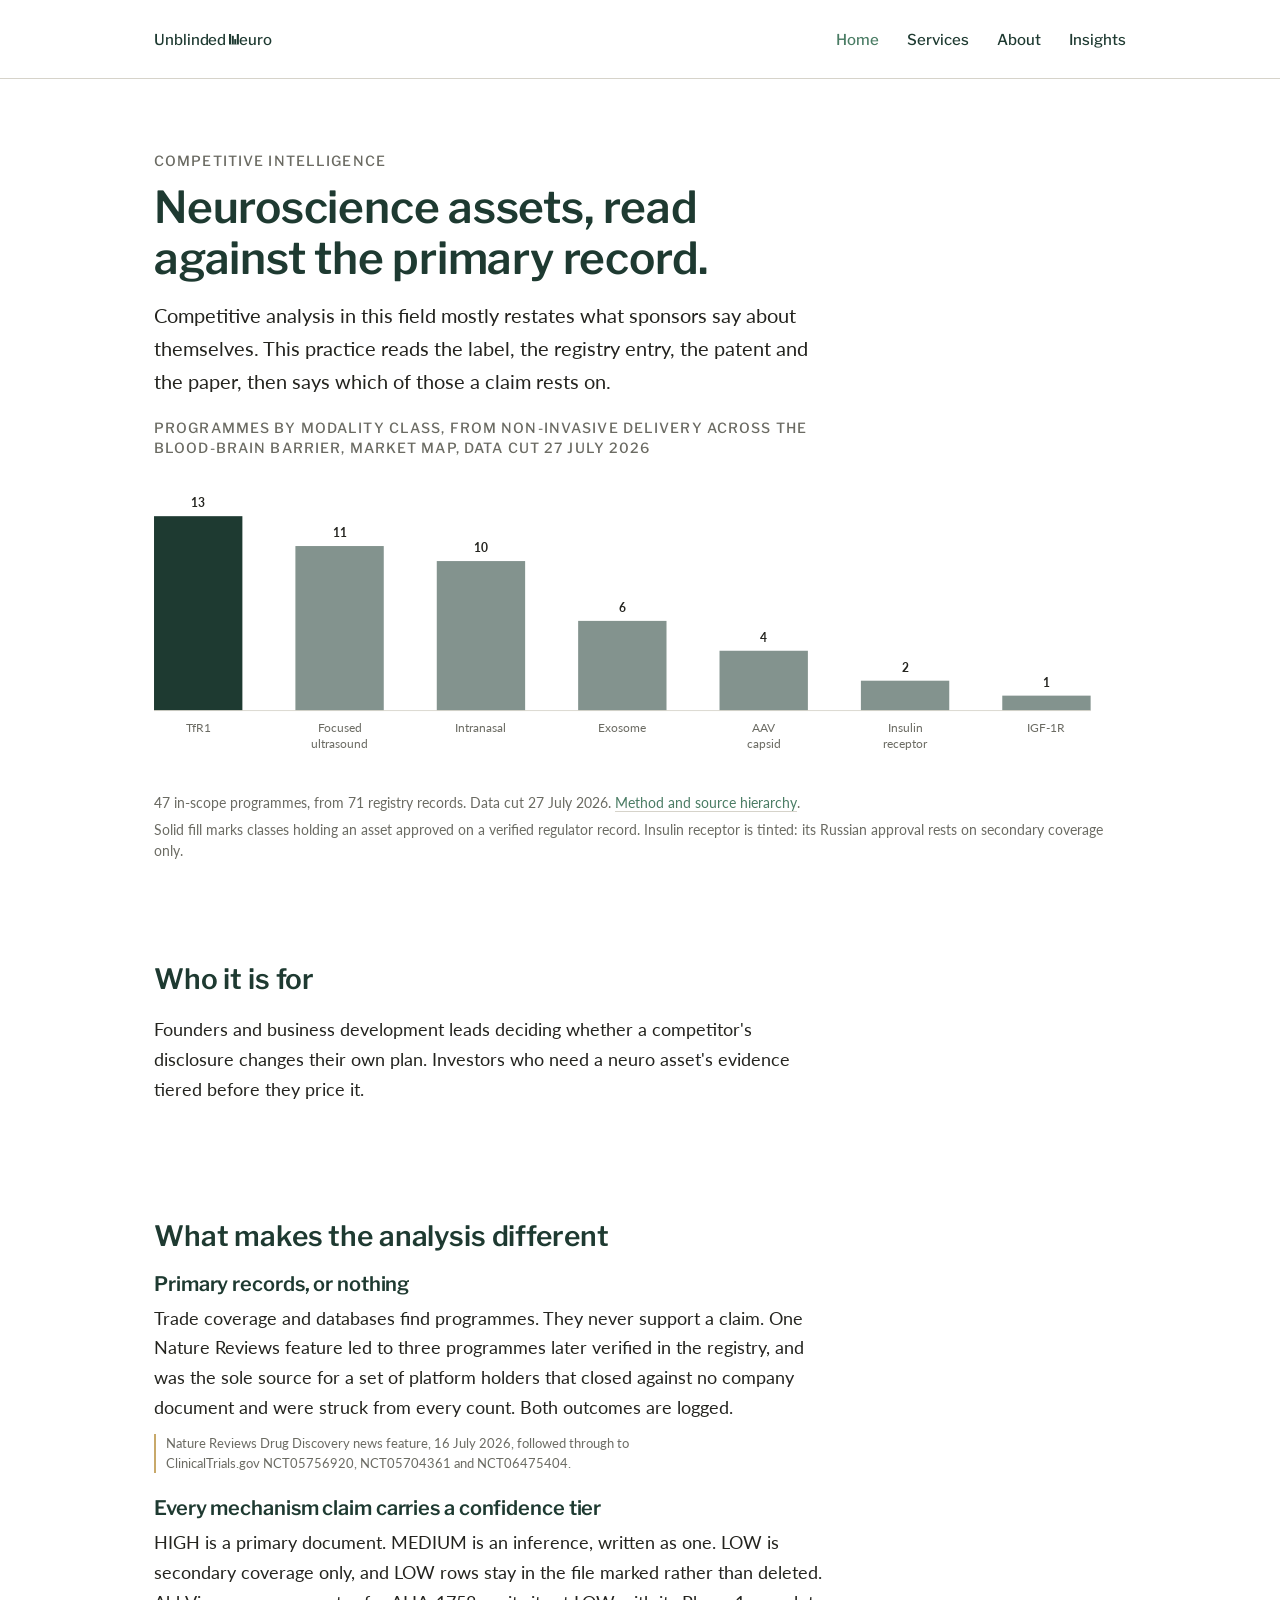
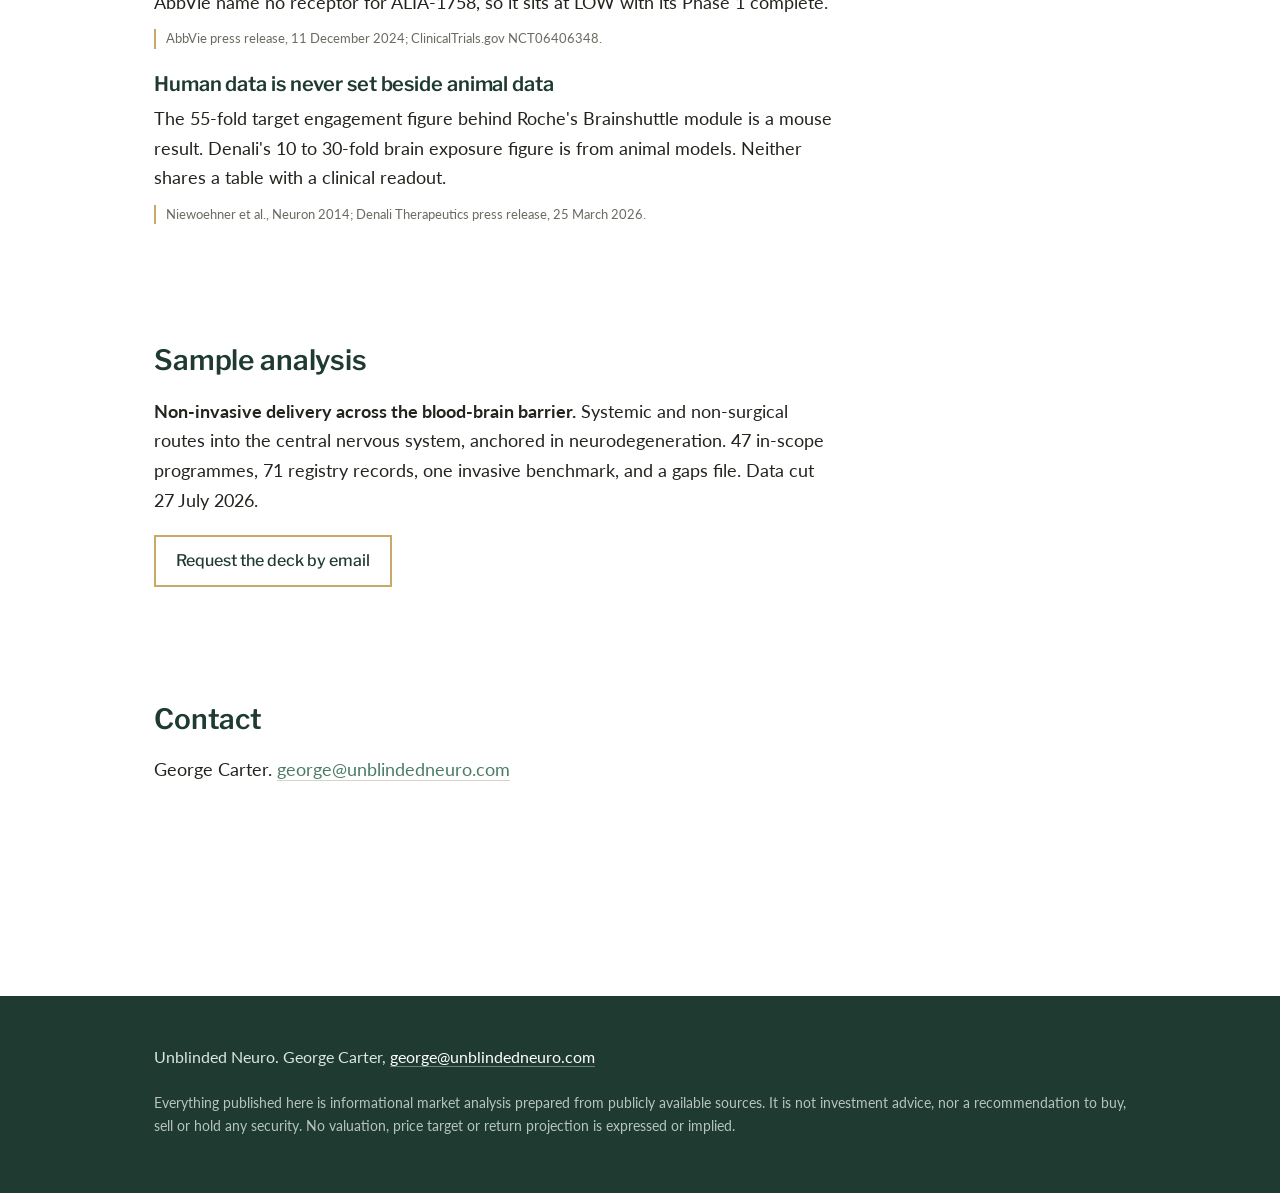
==== index.html @ a57977e6 "unblindedneuro.com: initial site Four pages plus three Insights posts, built to 02_Templates/SITE-SP" ====
<!DOCTYPE html>
<html lang="en-GB">
<head>
<meta charset="utf-8">
<meta name="viewport" content="width=device-width, initial-scale=1">
<title>Unblinded Neuro | Competitive intelligence for neuroscience assets</title>
<meta name="description" content="Market maps of neuroscience and neurology assets, built from primary records only, with every mechanism claim tiered and human data kept separate from preclinical.">
<meta property="og:type" content="website">
<meta property="og:title" content="Unblinded Neuro">
<meta property="og:description" content="Neuroscience assets, read against the primary record. Market maps with every mechanism claim tiered.">
<meta property="og:url" content="https://unblindedneuro.com/">
<meta property="og:site_name" content="Unblinded Neuro">
<meta property="og:image" content="https://unblindedneuro.com/assets/og-image.png">
<meta property="og:image:width" content="1200">
<meta property="og:image:height" content="630">
<meta property="og:image:alt" content="Unblinded Neuro">
<meta name="twitter:card" content="summary_large_image">
<link rel="preconnect" href="https://fonts.googleapis.com">
<link rel="preconnect" href="https://fonts.gstatic.com" crossorigin>
<link href="https://fonts.googleapis.com/css2?family=Libre+Franklin:wght@500;600&amp;family=Lato:wght@400;700&amp;display=swap" rel="stylesheet">
<link rel="icon" href="favicon.svg" type="image/svg+xml">
<link rel="icon" href="favicon-32.png" sizes="32x32" type="image/png">
<link rel="stylesheet" href="styles.css">
<script>
document.documentElement.className += " js";
document.addEventListener("DOMContentLoaded", function () {
  var els = document.querySelectorAll(".reveal");
  if (!("IntersectionObserver" in window)) {
    for (var i = 0; i < els.length; i++) { els[i].className += " shown"; }
    return;
  }
  var io = new IntersectionObserver(function (entries) {
    for (var i = 0; i < entries.length; i++) {
      if (entries[i].isIntersecting) {
        entries[i].target.classList.add("shown");
        io.unobserve(entries[i].target);
      }
    }
  }, { rootMargin: "0px 0px -8% 0px", threshold: 0.04 });
  for (var j = 0; j < els.length; j++) { io.observe(els[j]); }
});
</script>
</head>
<body>

<a class="skip" href="#main">Skip to content</a>

<nav class="site-nav" aria-label="Primary">
  <div class="wide">
    <a class="brand" href="index.html" aria-label="Unblinded Neuro">Unblinded <svg class="glyph" viewBox="0 0 66 72" aria-hidden="true"><rect x="0" y="0" width="14" height="69"></rect><rect x="19" y="12" width="13" height="57"></rect><rect x="35" y="34" width="13" height="35"></rect><rect x="52" y="0" width="14" height="69"></rect><line x1="0" y1="70.5" x2="66" y2="70.5" stroke-width="3" opacity=".55"></line></svg>euro</a>
    <ul>
      <li><a href="index.html" aria-current="page">Home</a></li>
      <li><a href="services.html">Services</a></li>
      <li><a href="about.html">About</a></li>
      <li><a href="insights.html">Insights</a></li>
    </ul>
  </div>
</nav>

<main id="main">

  <section class="hero">
    <div class="prose">
      <p class="eyebrow">Competitive intelligence</p>
      <h1>Neuroscience assets, read against the primary record.</h1>
      <p class="lede">Competitive analysis in this field mostly restates what sponsors say about themselves. This practice reads the label, the registry entry, the patent and the paper, then says which of those a claim rests on.</p>
    </div>

    <div class="wide">
      <p class="eyebrow chart-eyebrow">Programmes by modality class, from Non-invasive delivery across the blood-brain barrier, market map, data cut 27 July 2026</p>
      <svg class="chart chart-wide" viewBox="0 0 1100 340" role="img" aria-label="Bar chart of 47 in-scope blood-brain barrier delivery programmes by modality class: TfR1 13, focused ultrasound 11, intranasal 10, exosome 6, AAV capsid 4, insulin receptor 2, IGF-1R 1.">
        <title>In-scope programmes by modality class</title>
        <rect class="bar bar-solid d1" x="0"   y="50"    width="100" height="220"></rect>
        <rect class="bar bar-tint  d2" x="160" y="83.8"  width="100" height="186.2"></rect>
        <rect class="bar bar-tint  d3" x="320" y="100.8" width="100" height="169.2"></rect>
        <rect class="bar bar-tint  d4" x="480" y="168.5" width="100" height="101.5"></rect>
        <rect class="bar bar-tint  d5" x="640" y="202.3" width="100" height="67.7"></rect>
        <rect class="bar bar-tint  d6" x="800" y="236.2" width="100" height="33.8"></rect>
        <rect class="bar bar-tint  d7" x="960" y="253.1" width="100" height="16.9"></rect>

        <line class="axis" x1="0" y1="270" x2="1060" y2="270"></line>

        <text class="val d1" x="50"   y="40"    text-anchor="middle">13</text>
        <text class="val d2" x="210"  y="73.8"  text-anchor="middle">11</text>
        <text class="val d3" x="370"  y="90.8"  text-anchor="middle">10</text>
        <text class="val d4" x="530"  y="158.5" text-anchor="middle">6</text>
        <text class="val d5" x="690"  y="192.3" text-anchor="middle">4</text>
        <text class="val d6" x="850"  y="226.2" text-anchor="middle">2</text>
        <text class="val d7" x="1010" y="243.1" text-anchor="middle">1</text>

        <text x="50"   y="294" text-anchor="middle">TfR1</text>
        <text x="210"  y="294" text-anchor="middle">Focused</text>
        <text x="210"  y="312" text-anchor="middle">ultrasound</text>
        <text x="370"  y="294" text-anchor="middle">Intranasal</text>
        <text x="530"  y="294" text-anchor="middle">Exosome</text>
        <text x="690"  y="294" text-anchor="middle">AAV</text>
        <text x="690"  y="312" text-anchor="middle">capsid</text>
        <text x="850"  y="294" text-anchor="middle">Insulin</text>
        <text x="850"  y="312" text-anchor="middle">receptor</text>
        <text x="1010" y="294" text-anchor="middle">IGF-1R</text>
      </svg>

      <svg class="chart chart-narrow" viewBox="0 0 340 320" role="img" aria-label="Bar chart of 47 in-scope blood-brain barrier delivery programmes by modality class: TfR1 13, focused ultrasound 11, intranasal 10, exosome 6, AAV capsid 4, insulin receptor 2, IGF-1R 1.">
        <title>In-scope programmes by modality class</title>
        <text x="0" y="12">TfR1</text>
        <rect class="bar bar-solid d1" x="0" y="18" width="250" height="14"></rect>
        <text class="val d1" x="258" y="30">13</text>

        <text x="0" y="58">Focused ultrasound</text>
        <rect class="bar bar-tint d2" x="0" y="64" width="211.5" height="14"></rect>
        <text class="val d2" x="219.5" y="76">11</text>

        <text x="0" y="104">Intranasal</text>
        <rect class="bar bar-tint d3" x="0" y="110" width="192.3" height="14"></rect>
        <text class="val d3" x="200.3" y="122">10</text>

        <text x="0" y="150">Exosome</text>
        <rect class="bar bar-tint d4" x="0" y="156" width="115.4" height="14"></rect>
        <text class="val d4" x="123.4" y="168">6</text>

        <text x="0" y="196">AAV capsid</text>
        <rect class="bar bar-tint d5" x="0" y="202" width="76.9" height="14"></rect>
        <text class="val d5" x="84.9" y="214">4</text>

        <text x="0" y="242">Insulin receptor</text>
        <rect class="bar bar-tint d6" x="0" y="248" width="38.5" height="14"></rect>
        <text class="val d6" x="46.5" y="260">2</text>

        <text x="0" y="288">IGF-1R</text>
        <rect class="bar bar-tint d7" x="0" y="294" width="19.2" height="14"></rect>
        <text class="val d7" x="27.2" y="306">1</text>
      </svg>

      <p class="caption">47 in-scope programmes, from 71 registry records. Data cut 27 July 2026. <a href="about.html#method">Method and source hierarchy</a>.</p>
      <p class="caption">Solid fill marks classes holding an asset approved on a verified regulator record. Insulin receptor is tinted: its Russian approval rests on secondary coverage only.</p>
    </div>
  </section>

  <section class="reveal">
    <div class="prose">
      <h2>Who it is for</h2>
      <p>Founders and business development leads deciding whether a competitor's disclosure changes their own plan. Investors who need a neuro asset's evidence tiered before they price it.</p>
    </div>
  </section>

  <section class="reveal">
    <div class="prose">
      <h2>What makes the analysis different</h2>

      <h3>Primary records, or nothing</h3>
      <p>Trade coverage and databases find programmes. They never support a claim. One Nature Reviews feature led to three programmes later verified in the registry, and was the sole source for a set of platform holders that closed against no company document and were struck from every count. Both outcomes are logged.</p>
      <p class="src">Nature Reviews Drug Discovery news feature, 16 July 2026, followed through to ClinicalTrials.gov NCT05756920, NCT05704361 and NCT06475404.</p>

      <h3>Every mechanism claim carries a confidence tier</h3>
      <p>HIGH is a primary document. MEDIUM is an inference, written as one. LOW is secondary coverage only, and LOW rows stay in the file marked rather than deleted. AbbVie name no receptor for ALIA-1758, so it sits at LOW with its Phase 1 complete.</p>
      <p class="src">AbbVie press release, 11 December 2024; ClinicalTrials.gov NCT06406348.</p>

      <h3>Human data is never set beside animal data</h3>
      <p>The 55-fold target engagement figure behind Roche's Brainshuttle module is a mouse result. Denali's 10 to 30-fold brain exposure figure is from animal models. Neither shares a table with a clinical readout.</p>
      <p class="src">Niewoehner et al., Neuron 2014; Denali Therapeutics press release, 25 March 2026.</p>
    </div>
  </section>

  <section class="reveal">
    <div class="prose">
      <h2>Sample analysis</h2>
      <p><strong>Non-invasive delivery across the blood-brain barrier.</strong> Systemic and non-surgical routes into the central nervous system, anchored in neurodegeneration. 47 in-scope programmes, 71 registry records, one invasive benchmark, and a gaps file. Data cut 27 July 2026.</p>
      <p><a class="cta" href="mailto:george@unblindedneuro.com?subject=Sample%20deck%20request%3A%20BBB%20market%20map">Request the deck by email</a></p>
    </div>
  </section>

  <section class="reveal">
    <div class="prose">
      <h2>Contact</h2>
      <p>George Carter. <a href="mailto:george@unblindedneuro.com">george@unblindedneuro.com</a></p>
    </div>
  </section>

</main>

<footer class="site-foot">
  <div class="wide">
    <p>Unblinded Neuro. George Carter, <a href="mailto:george@unblindedneuro.com">george@unblindedneuro.com</a></p>
    <p class="small">Everything published here is informational market analysis prepared from publicly available sources. It is not investment advice, nor a recommendation to buy, sell or hold any security. No valuation, price target or return projection is expressed or implied.</p>
  </div>
</footer>

</body>
</html>
---- styles.css ----
/* unblindedneuro.com — built to 02_Templates/SITE-SPEC.md
   Palette inherited from TEMPLATE-SPEC.md. No framework, no build step. */

:root {
  --primary:    #1E3A31;
  --green-mid:  #4A7C64;
  --green-pale: #DCE6E0;
  --accent:     #C8A96A;
  --sand-pale:  #F0E6D2;
  --text:       #24241F;
  --muted:      #6B6B63;
  --rule:       #D6D3CA;
  --bg:         #FFFFFF;

  /* 1E3A31 at a 45% white tint. Contrast against white 3.22:1. A derived
     palette tone: hero tint fill, and the LOW segment of content graphics. */
  --green-tint:   #83938E;

  --wide: 1100px;
  --prose: 680px;
  --gutter: 64px;
}

*, *::before, *::after { box-sizing: border-box; }

html { -webkit-text-size-adjust: 100%; }

body {
  margin: 0;
  background: var(--bg);
  color: var(--text);
  font-family: Lato, "Helvetica Neue", Helvetica, Arial, sans-serif;
  font-size: 18px;
  line-height: 1.65;
  font-weight: 400;
}

/* ---------- measures ---------- */

.wide  { max-width: var(--wide);  margin: 0 auto; padding: 0 var(--gutter); }
.prose { max-width: calc(var(--prose) + var(--gutter) * 2); margin: 0 auto 0 auto;
         padding: 0 var(--gutter); }

/* The prose column shares the wide column's left edge rather than centring
   independently. Data is wide, argument is narrow, one left edge. */
@media (min-width: 1000px) {
  .prose { max-width: var(--wide); }
  .prose > * { max-width: var(--prose); }
  .prose > .full { max-width: none; }
}

/* ---------- type ---------- */

h1, h2, h3 {
  font-family: "Libre Franklin", "Helvetica Neue", Helvetica, Arial, sans-serif;
  font-weight: 600;
  color: var(--primary);
  margin: 0 0 16px;
  line-height: 1.15;
  letter-spacing: -0.005em;
}

h1 { font-size: 44px; }
h2 { font-size: 28px; margin-bottom: 20px; }
h3 { font-size: 20px; margin-bottom: 8px; }

p { margin: 0 0 20px; max-width: 68ch; }

strong, b { font-weight: 700; }

.eyebrow {
  font-family: "Libre Franklin", Helvetica, Arial, sans-serif;
  font-weight: 500;
  font-size: 14px;
  line-height: 1.4;
  letter-spacing: 0.08em;
  text-transform: uppercase;
  color: var(--muted);
  margin: 0 0 12px;
}

.lede { font-size: 20px; }

.caption {
  font-size: 14px;
  line-height: 1.5;
  color: var(--muted);
  margin: 0 0 6px;
  max-width: none;
}

/* ---------- source markers (signature device 2) ---------- */

.src {
  display: block;
  font-size: 13px;
  line-height: 1.5;
  color: var(--muted);
  border-left: 2px solid var(--accent);
  padding-left: 10px;
  margin: -8px 0 24px;
  max-width: 68ch;
}

/* ---------- links ---------- */

a {
  color: var(--green-mid);
  text-decoration: none;
  border-bottom: 1px solid var(--rule);
  position: relative;
}

a::after {
  content: "";
  position: absolute;
  left: 0; right: 0; bottom: -1px;
  height: 1px;
  background: currentColor;
  transform: scaleX(0);
  transform-origin: left center;
  transition: transform 150ms ease-out;
}

a:hover::after, a:focus-visible::after { transform: scaleX(1); }

a:focus-visible, button:focus-visible {
  outline: 2px solid var(--primary);
  outline-offset: 3px;
}

/* ---------- navigation ---------- */

.site-nav { border-bottom: 1px solid var(--rule); }

.site-nav .wide {
  display: flex;
  align-items: baseline;
  justify-content: space-between;
  gap: 24px;
  padding-top: 24px;
  padding-bottom: 24px;
  flex-wrap: wrap;
}

.brand {
  font-family: "Libre Franklin", Helvetica, Arial, sans-serif;
  font-weight: 600;
  font-size: 17px;
  color: var(--primary);
  border-bottom: 0;
  letter-spacing: -0.005em;
}

.brand::after { display: none; }

.site-nav ul {
  list-style: none;
  display: flex;
  gap: 28px;
  margin: 0;
  padding: 0;
}

.site-nav a {
  font-family: "Libre Franklin", Helvetica, Arial, sans-serif;
  font-weight: 500;
  font-size: 15px;
  color: var(--primary);
  border-bottom: 0;
}

.site-nav a[aria-current="page"] { color: var(--green-mid); }

/* ---------- sections ---------- */

main > section { padding: 96px 0 0; }
main > section:last-of-type { padding-bottom: 96px; }
.hero { padding-top: 72px; }

hr.rule {
  border: 0;
  border-top: 1px solid var(--rule);
  margin: 0;
}

/* ---------- call to action, one per page ---------- */

.cta {
  display: inline-block;
  font-family: "Libre Franklin", Helvetica, Arial, sans-serif;
  font-weight: 500;
  font-size: 16px;
  line-height: 1.2;
  color: var(--primary);
  border: 2px solid var(--accent);
  border-radius: 0;
  padding: 14px 20px;
  transition: background-color 150ms ease-out;
}

.cta::after { display: none; }
.cta:hover { background: var(--sand-pale); }

/* ---------- hero chart (signature device 1) ---------- */

.chart { width: 100%; height: auto; display: block; margin: 40px 0 20px; }
.chart-narrow { display: none; }

.bar-solid { fill: var(--primary); }
.bar-tint  { fill: var(--green-tint); }
.axis      { stroke: var(--rule); stroke-width: 1; }

.chart text {
  font-family: Lato, Helvetica, Arial, sans-serif;
  fill: var(--muted);
  font-size: 14px;
}

.chart .val { fill: var(--text); font-weight: 700; }

.bar {
  transform-box: fill-box;
  transform-origin: bottom center;
  animation: grow 600ms cubic-bezier(0.2, 0.7, 0.3, 1) both;
}

.chart-narrow .bar { transform-origin: left center; animation-name: grow-x; }

.val { animation: fade 300ms ease-out both; }

@keyframes grow   { from { transform: scaleY(0); } to { transform: scaleY(1); } }
@keyframes grow-x { from { transform: scaleX(0); } to { transform: scaleX(1); } }
@keyframes fade   { from { opacity: 0; }          to { opacity: 1; } }

.d1 { animation-delay: 0ms; }
.d2 { animation-delay: 60ms; }
.d3 { animation-delay: 120ms; }
.d4 { animation-delay: 180ms; }
.d5 { animation-delay: 240ms; }
.d6 { animation-delay: 300ms; }
.d7 { animation-delay: 360ms; }

.val.d1 { animation-delay: 300ms; }
.val.d2 { animation-delay: 360ms; }
.val.d3 { animation-delay: 420ms; }
.val.d4 { animation-delay: 480ms; }
.val.d5 { animation-delay: 540ms; }
.val.d6 { animation-delay: 600ms; }
.val.d7 { animation-delay: 660ms; }

/* ---------- section reveal, added by script only ---------- */

.js .reveal {
  opacity: 0;
  transform: translateY(12px);
  transition: opacity 400ms ease-out, transform 400ms ease-out;
}

.js .reveal.shown { opacity: 1; transform: none; }

/* ---------- lists and tables ---------- */

ul.plain, ol.plain { padding-left: 22px; margin: 0 0 20px; max-width: 68ch; }
ul.plain li, ol.plain li { margin-bottom: 10px; }

table {
  border-collapse: collapse;
  width: 100%;
  max-width: var(--prose);
  font-size: 16px;
  margin: 0 0 24px;
}

table caption { text-align: left; margin-bottom: 10px; }

th, td {
  text-align: left;
  padding: 10px 14px;
  border-bottom: 1px solid var(--rule);
  vertical-align: top;
}

th {
  font-family: "Libre Franklin", Helvetica, Arial, sans-serif;
  font-weight: 600;
  font-size: 14px;
  color: var(--primary);
}

tbody tr:nth-child(even) { background: var(--green-pale); }

td.num, th.num { text-align: right; }

/* ---------- insights index ---------- */

.post-list { list-style: none; margin: 0; padding: 0; max-width: var(--prose); }

.post-list li { padding: 24px 0; border-bottom: 1px solid var(--rule); }
.post-list li:first-child { padding-top: 0; }

.post-list h2 { font-size: 20px; margin-bottom: 4px; }
.post-list h2 a { color: var(--primary); border-bottom: 0; }
.post-list p { margin: 0 0 4px; }

.post-meta { font-size: 14px; color: var(--muted); }

.post-head { margin-bottom: 40px; }

/* ---------- footer ---------- */

.site-foot {
  background: var(--primary);
  color: var(--green-pale);
  margin-top: 96px;
  padding: 48px 0;
  font-size: 16px;
}

.site-foot a { color: #FFFFFF; border-bottom-color: rgba(255, 255, 255, 0.35); }
.site-foot p { margin: 0 0 8px; max-width: none; }
.site-foot .small { font-size: 14px; color: #B7C4BE; margin-top: 20px; }

.site-foot a:focus-visible { outline-color: #FFFFFF; }

/* ---------- skip link ---------- */

.skip {
  position: absolute;
  left: -9999px;
  top: 0;
  background: var(--primary);
  color: #FFFFFF;
  padding: 12px 16px;
  border-bottom: 0;
  z-index: 10;
}

.skip:focus { left: 0; }

/* ---------- breakpoints: two only ---------- */

@media (max-width: 1000px) {
  :root { --gutter: 40px; }

  /* Charts swap at 1000px, not 600px. A scaling SVG scales its own type: the
     wide chart's 14px viewBox labels render 8.8px in a 768px viewport and
     6.6px at 601px. The horizontal variant holds its labels at 16.9px across
     the whole band. It sits left, against the same edge as the prose, with
     whitespace to its right. */
  .chart-wide { display: none; }
  .chart-narrow { display: block; }
}

@media (max-width: 600px) {
  :root { --gutter: 24px; }

  body { font-size: 17px; }
  h1 { font-size: 32px; }
  h2 { font-size: 24px; }
  h3 { font-size: 19px; }
  .lede { font-size: 18px; }

  main > section { padding-top: 56px; }
  main > section:last-of-type { padding-bottom: 56px; }
  .hero { padding-top: 40px; }
  .site-foot { margin-top: 56px; }

  .site-nav .wide { padding-top: 18px; padding-bottom: 18px; }
  .site-nav ul { gap: 20px; }

  table { font-size: 15px; }
  th, td { padding: 8px 10px; }
}

/* ---------- reduced motion ---------- */

@media (prefers-reduced-motion: reduce) {
  .bar, .val { animation: none; }
  a::after { transition: none; transform: scaleX(1); opacity: 0; }
  a:hover::after, a:focus-visible::after { opacity: 1; }
  .js .reveal { opacity: 1; transform: none; transition: none; }
  .cta { transition: none; }
}

/* ---------- hero chart eyebrow ---------- */

.chart-eyebrow { margin-bottom: 0; }
.chart-eyebrow + .chart { margin-top: 14px; }

/* ---------- content graphics (SITE-SPEC 7.3) ----------
   Content, not identity. Palette only, no library, no motion at any time. */

.figure { margin: 8px 0 24px; }
/* display lives on the variant classes only. Putting it on `.figure svg`
   gives that rule higher specificity than .fig-narrow, which rendered both
   variants at once. */
.figure svg { width: 100%; height: auto; }

.figure text {
  font-family: Lato, Helvetica, Arial, sans-serif;
  fill: var(--muted);
  font-size: 14px;
}

.figure .fig-num {
  font-family: "Libre Franklin", Helvetica, Arial, sans-serif;
  font-size: 13px;
  letter-spacing: 0.08em;
}

.figure .fig-name {
  font-family: "Libre Franklin", Helvetica, Arial, sans-serif;
  font-weight: 500;
  font-size: 16px;
  fill: var(--primary);
}

.figure .fig-val { fill: var(--text); font-weight: 700; }

.fig-high { fill: var(--primary); }
.fig-med  { fill: var(--green-mid); }
.fig-low  { fill: var(--green-tint); }
.fig-step { fill: var(--primary); }

.fig-wide   { display: block; }
.fig-narrow { display: none; }

/* Narrow charts scale to their container, so their labels scale too. Capped at
   the width where 14px viewBox type renders at 17px. Wider than that and the
   labels balloon against the bars. The chart then sits left, on the same edge
   as everything else. */
.chart-narrow, .fig-narrow { max-width: 410px; }

/* ---------- wordmark glyph (see 02_Templates/BRAND.md) ----------
   The bar-N of "Neuro". Inline, live text either side, currentColor so one
   piece of markup serves nav, body and footer. */

.glyph {
  display: inline-block;
  vertical-align: baseline;
  height: .72em;
  width: .66em;
  margin: 0 .012em;
}

.glyph rect { fill: currentColor; }
.glyph line { stroke: currentColor; }

/* The figure swap lives here, after the base .fig-* rules above, not in the
   breakpoints block near the top. Equal specificity is decided by source
   order, and the earlier media query lost to the later base rule. */
@media (max-width: 1000px) {
  .fig-wide { display: none; }
  .fig-narrow { display: block; }
}
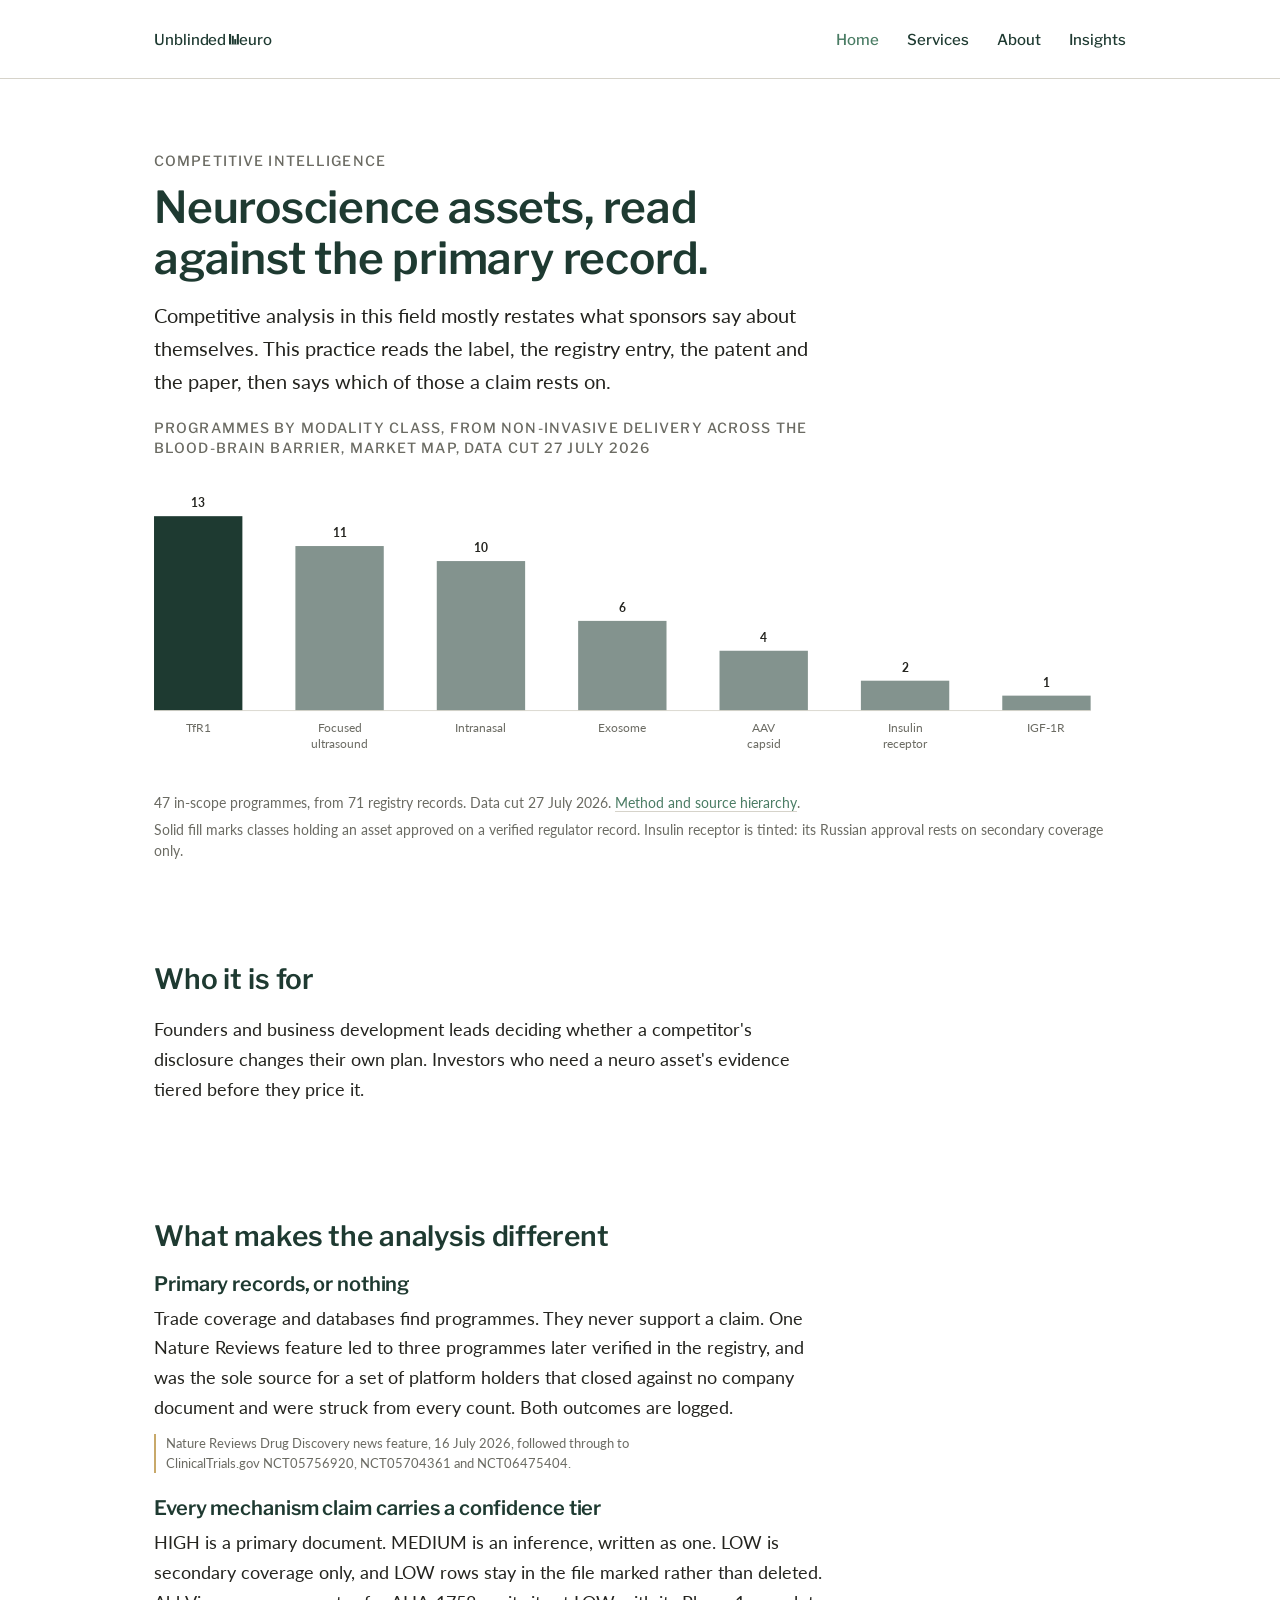
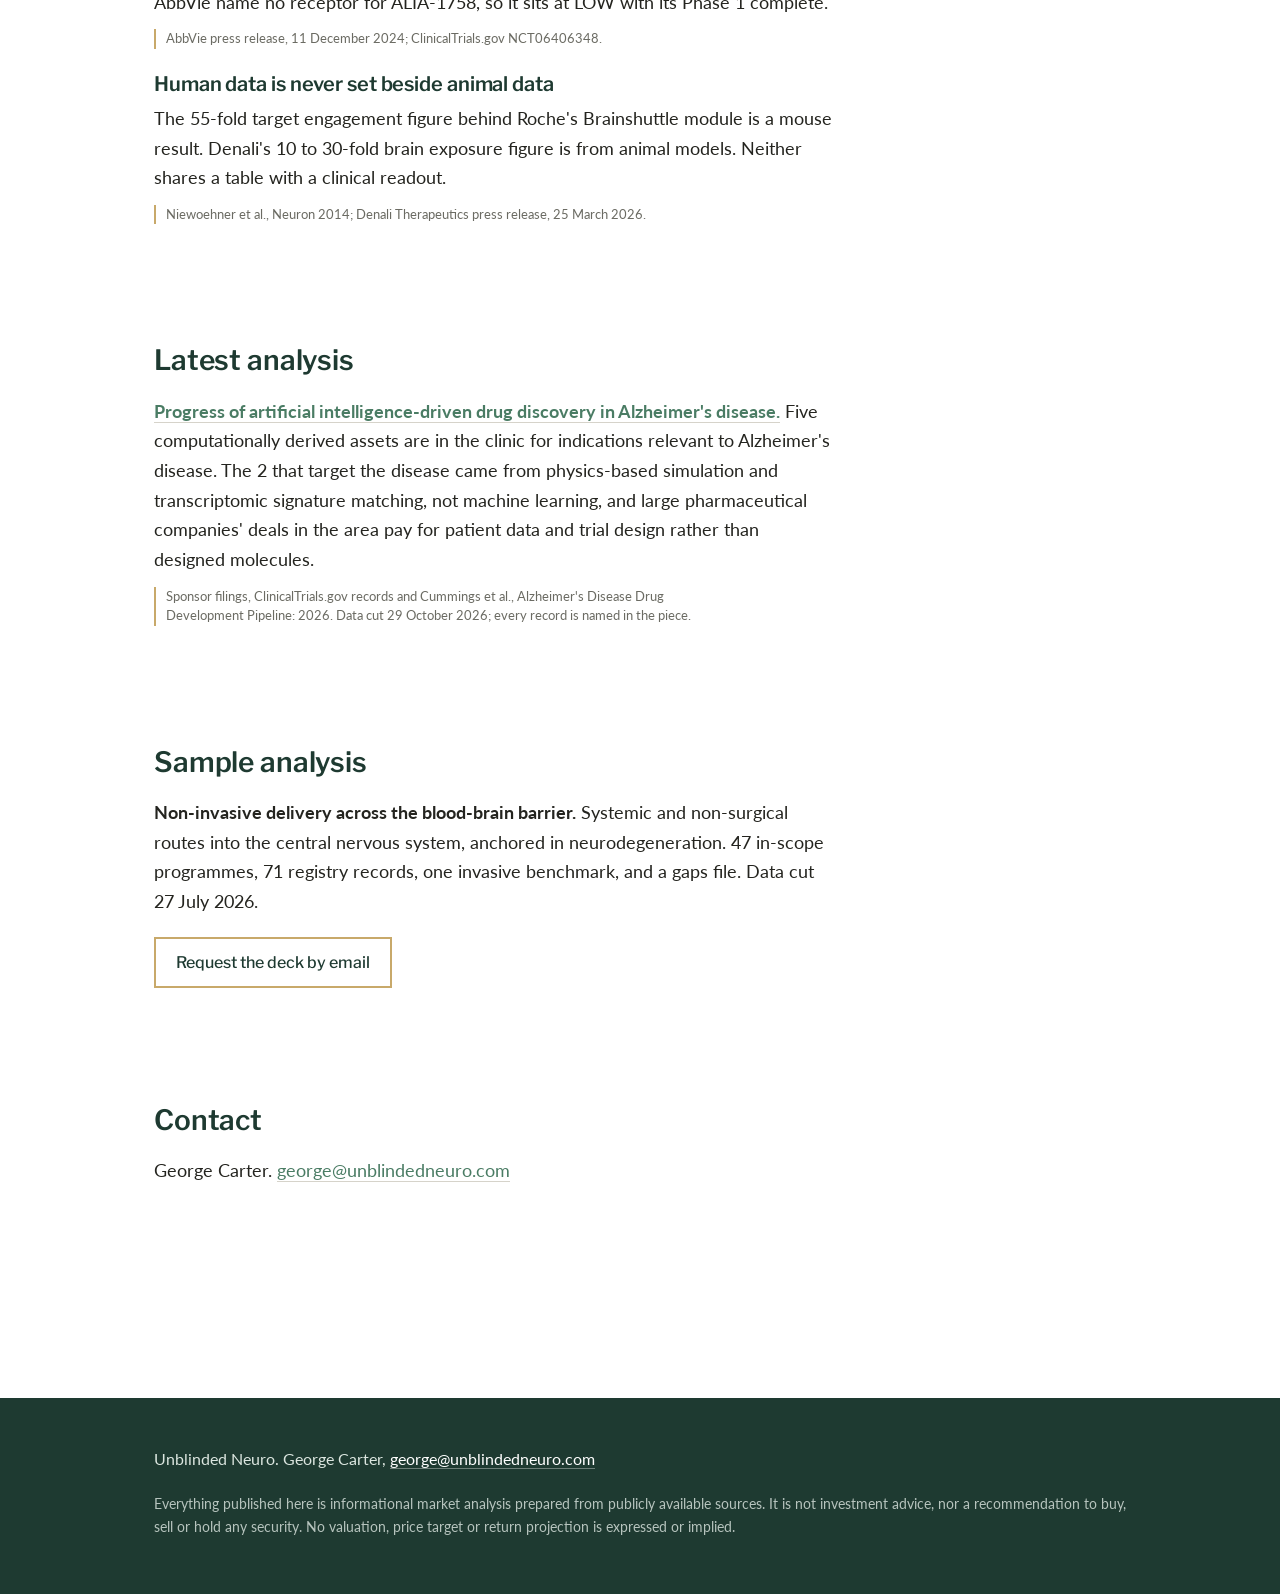
==== commit 363f97e8: "Add insight: AI-driven drug discovery in Alzheimer's disease" ====
--- a/index.html
+++ b/index.html
@@ -9,6 +9,7 @@
 <meta property="og:title" content="Unblinded Neuro">
 <meta property="og:description" content="Neuroscience assets, read against the primary record. Market maps with every mechanism claim tiered.">
 <meta property="og:url" content="https://unblindedneuro.com/">
+<link rel="canonical" href="https://unblindedneuro.com/">
 <meta property="og:site_name" content="Unblinded Neuro">
 <meta property="og:image" content="https://unblindedneuro.com/assets/og-image.png">
 <meta property="og:image:width" content="1200">
@@ -21,6 +22,56 @@
 <link rel="icon" href="favicon.svg" type="image/svg+xml">
 <link rel="icon" href="favicon-32.png" sizes="32x32" type="image/png">
 <link rel="stylesheet" href="styles.css">
+<script type="application/ld+json">
+{
+  "@context": "https://schema.org",
+  "@type": "Organization",
+  "@id": "https://unblindedneuro.com/#organization",
+  "name": "Unblinded Neuro",
+  "url": "https://unblindedneuro.com/",
+  "logo": {
+    "@type": "ImageObject",
+    "url": "https://unblindedneuro.com/assets/logo.png",
+    "width": 300,
+    "height": 300
+  },
+  "image": "https://unblindedneuro.com/assets/og-image.png",
+  "email": "george@unblindedneuro.com",
+  "foundingDate": "2026",
+  "numberOfEmployees": {
+    "@type": "QuantitativeValue",
+    "value": 1
+  },
+  "description": "Competitive market maps of neuroscience and neurology assets, built from primary records, with every mechanism claim tiered by how well it is documented.",
+  "founder": {
+    "@type": "Person",
+    "name": "George Carter"
+  },
+  "knowsAbout": [
+    "neuroscience",
+    "neurology",
+    "neurodegeneration",
+    "competitive intelligence",
+    "blood-brain barrier",
+    "drug delivery",
+    "scientific due diligence",
+    "clinical trial analysis"
+  ]
+}
+</script>
+<script type="application/ld+json">
+{
+  "@context": "https://schema.org",
+  "@type": "WebSite",
+  "@id": "https://unblindedneuro.com/#website",
+  "url": "https://unblindedneuro.com/",
+  "name": "Unblinded Neuro",
+  "inLanguage": "en-GB",
+  "publisher": {
+    "@id": "https://unblindedneuro.com/#organization"
+  }
+}
+</script>
 <script>
 document.documentElement.className += " js";
 document.addEventListener("DOMContentLoaded", function () {
@@ -163,6 +214,14 @@
 
   <section class="reveal">
     <div class="prose">
+      <h2>Latest analysis</h2>
+      <p><a href="insights/ai-drug-discovery-alzheimers.html"><strong>Progress of artificial intelligence-driven drug discovery in Alzheimer's disease.</strong></a> Five computationally derived assets are in the clinic for indications relevant to Alzheimer's disease. The 2 that target the disease came from physics-based simulation and transcriptomic signature matching, not machine learning, and large pharmaceutical companies' deals in the area pay for patient data and trial design rather than designed molecules.</p>
+      <p class="src">Sponsor filings, ClinicalTrials.gov records and Cummings et al., Alzheimer's Disease Drug Development Pipeline: 2026. Data cut 29 October 2026; every record is named in the piece.</p>
+    </div>
+  </section>
+
+  <section class="reveal">
+    <div class="prose">
       <h2>Sample analysis</h2>
       <p><strong>Non-invasive delivery across the blood-brain barrier.</strong> Systemic and non-surgical routes into the central nervous system, anchored in neurodegeneration. 47 in-scope programmes, 71 registry records, one invasive benchmark, and a gaps file. Data cut 27 July 2026.</p>
       <p><a class="cta" href="mailto:george@unblindedneuro.com?subject=Sample%20deck%20request%3A%20BBB%20market%20map">Request the deck by email</a></p>
--- a/styles.css
+++ b/styles.css
@@ -371,6 +371,19 @@
 
   table { font-size: 15px; }
   th, td { padding: 8px 10px; }
+
+  table.stack thead { position: absolute; width: 1px; height: 1px; overflow: hidden; clip: rect(0 0 0 0); }
+  table.stack, table.stack tbody, table.stack tr, table.stack td { display: block; width: 100%; }
+  table.stack tr { padding: 12px 10px; border-bottom: 1px solid var(--rule); }
+  table.stack td { border-bottom: 0; padding: 4px 0; }
+  table.stack td::before {
+    content: attr(data-label);
+    display: block;
+    font-family: "Libre Franklin", Helvetica, Arial, sans-serif;
+    font-weight: 600;
+    font-size: 13px;
+    color: var(--primary);
+  }
 }
 
 /* ---------- reduced motion ---------- */
